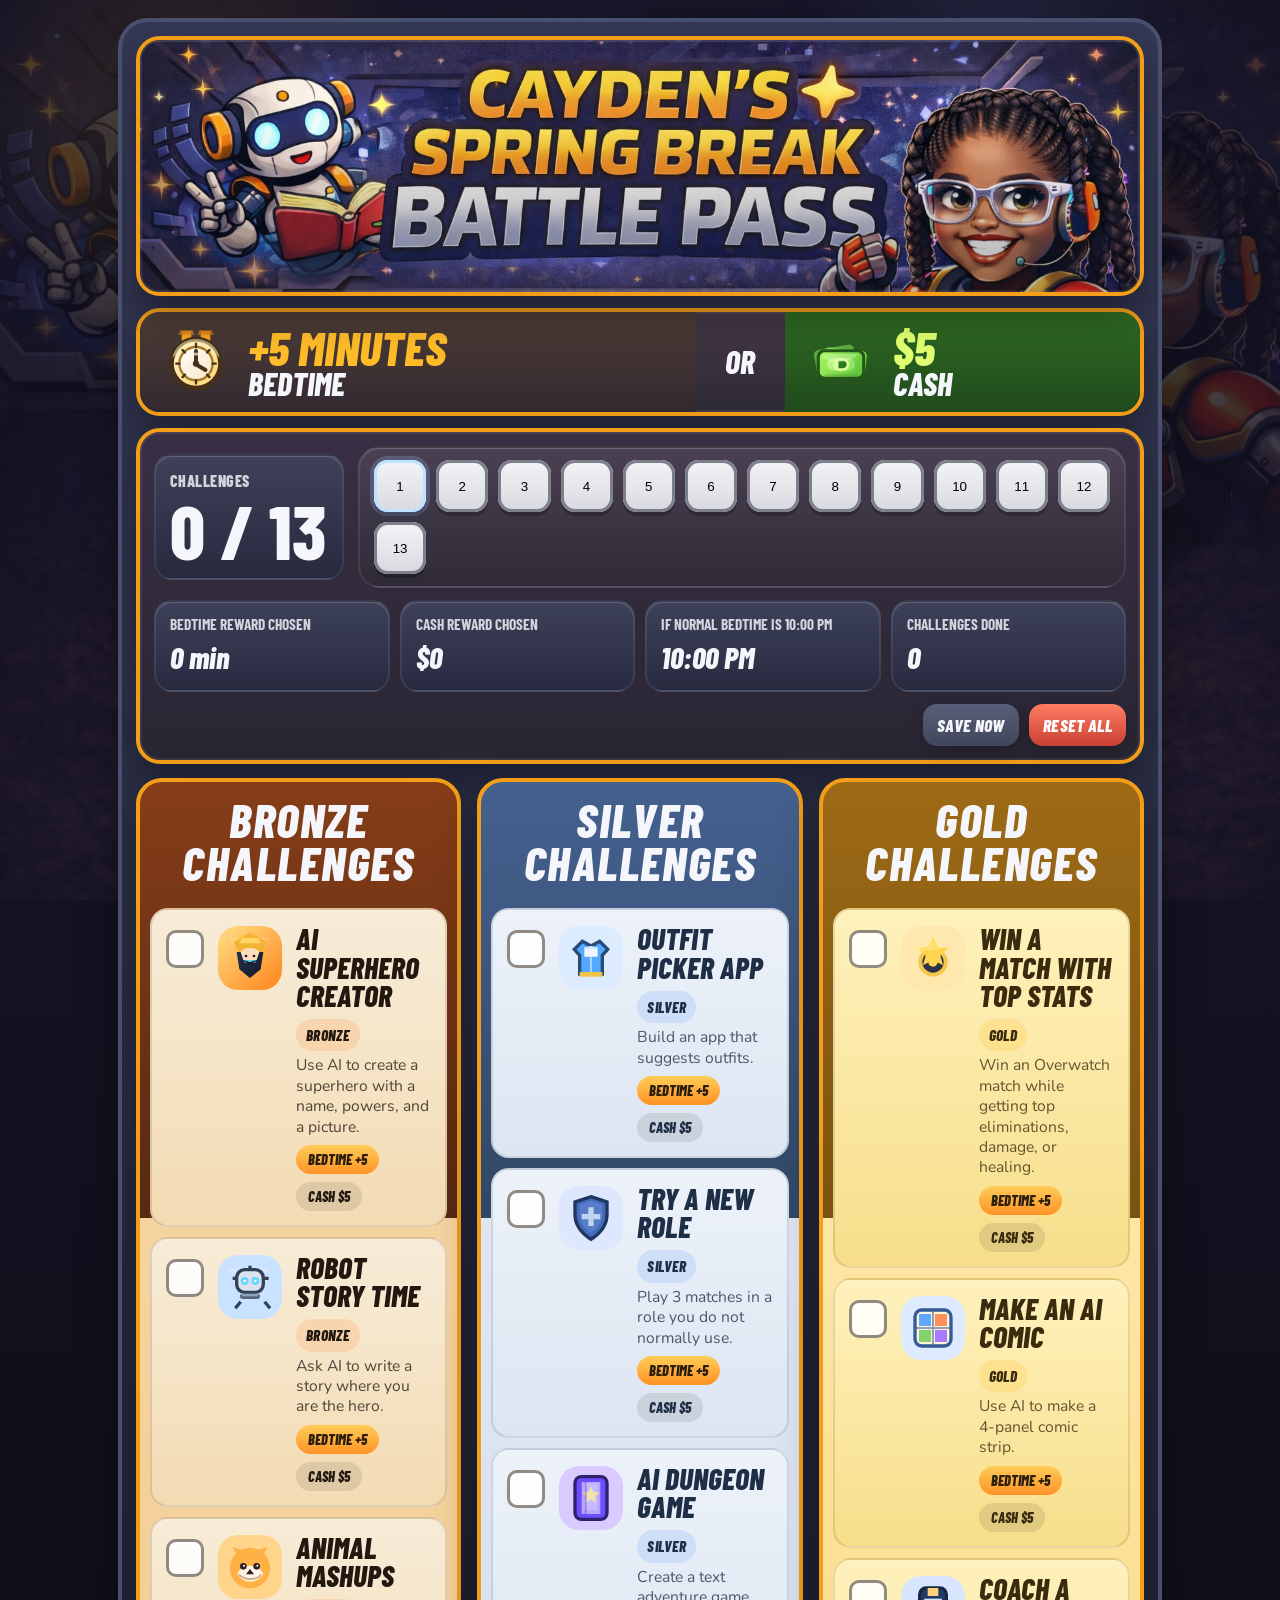
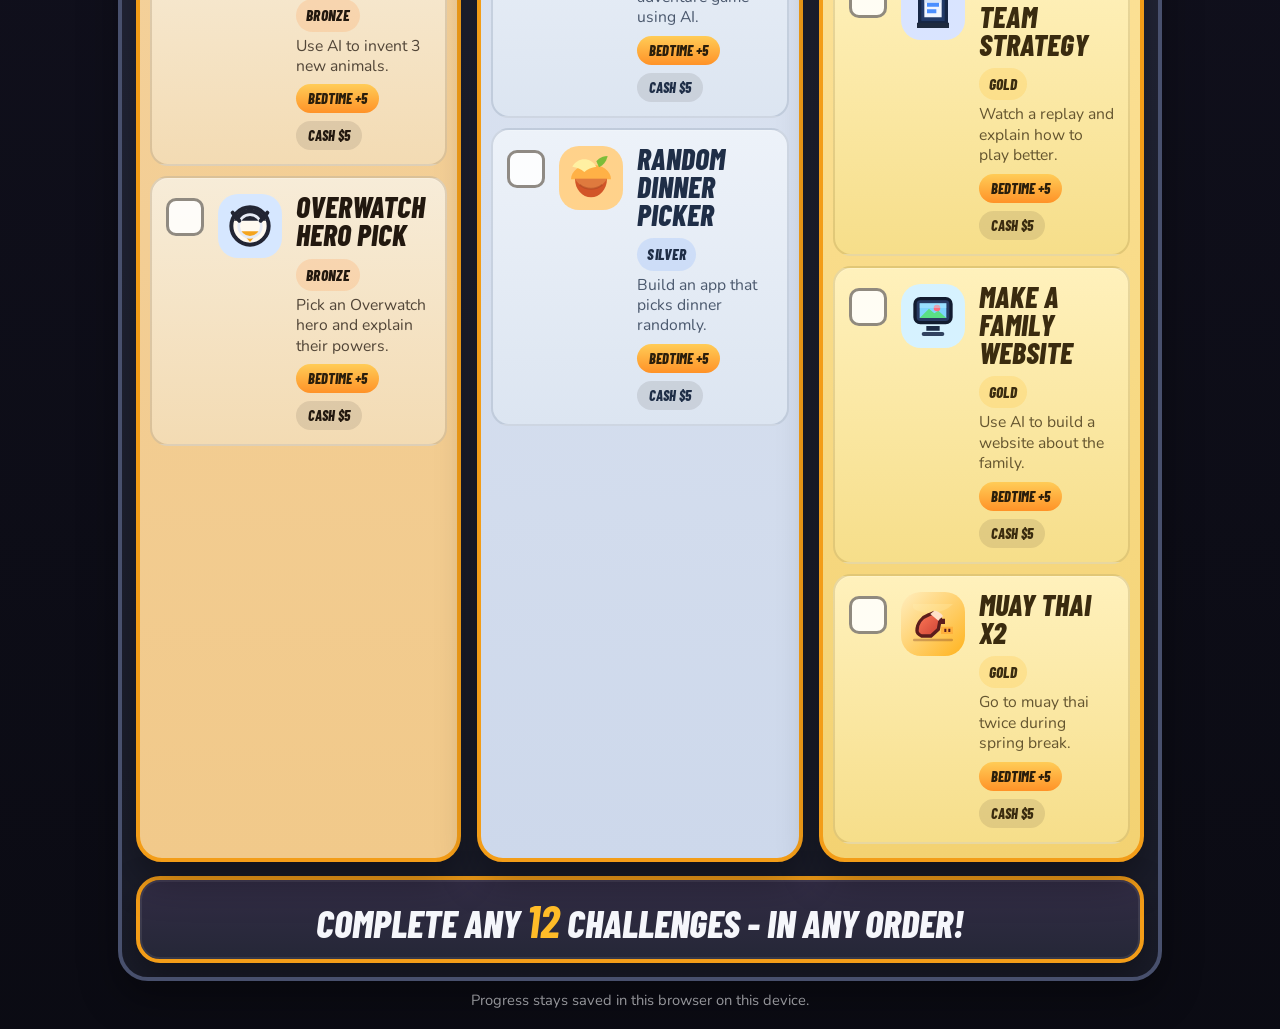
==== spring-break-battle-pass/index.html @ fe3f3044 "Initial Spring Break Battle Pass" ====
<!doctype html>
<html lang="en">
  <head>
    <meta charset="UTF-8" />
    <meta name="viewport" content="width=device-width, initial-scale=1.0" />
    <title>Spring Break Battle Pass</title>
    <link rel="preconnect" href="https://fonts.googleapis.com" />
    <link rel="preconnect" href="https://fonts.gstatic.com" crossorigin />
    <link
      href="https://fonts.googleapis.com/css2?family=Barlow+Condensed:wght@600;700;800&family=Nunito:wght@700;800;900&display=swap"
      rel="stylesheet"
    />
    <style>
      :root {
        --bg-top: #292b48;
        --bg-bottom: #121420;
        --shell: #2a2d41;
        --shell-2: #1f2232;
        --frame: #f39d18;
        --frame-dark: #7d420f;
        --ink: #22180f;
        --cream: #f7ecd8;
        --cream-2: #ecd8ae;
        --silver: #dce6f6;
        --silver-2: #b9c6dc;
        --gold: #ffe59d;
        --gold-2: #efc55a;
        --bronze-head: #6a3415;
        --silver-head: #384d6f;
        --gold-head: #845711;
        --text: #f5f6fb;
        --muted: rgba(245, 246, 251, 0.82);
        --shadow: 0 18px 38px rgba(0, 0, 0, 0.34);
      }

      * {
        box-sizing: border-box;
      }

      body {
        margin: 0;
        min-height: 100vh;
        color: var(--text);
        font-family: Nunito, system-ui, sans-serif;
        line-height: 1.35;
        -webkit-font-smoothing: antialiased;
        text-rendering: optimizeLegibility;
        background:
          linear-gradient(rgba(20, 18, 34, 0.78), rgba(10, 10, 18, 0.9)),
          url("./caydens-spring-break-battle-pass.png") center top / cover fixed no-repeat,
          linear-gradient(180deg, var(--bg-top), var(--bg-bottom));
      }

      body::before {
        content: "";
        position: fixed;
        inset: 0;
        pointer-events: none;
        background:
          radial-gradient(circle at 15% 12%, rgba(255, 188, 40, 0.12), transparent 18%),
          radial-gradient(circle at 78% 8%, rgba(127, 164, 255, 0.12), transparent 16%);
      }

      .wrap {
        max-width: 1080px;
        margin: 0 auto;
        padding: 18px;
      }

      .board {
        background: linear-gradient(180deg, #343855, #232638 58%, #1a1c29);
        border: 4px solid #48506d;
        border-radius: 30px;
        box-shadow: var(--shadow);
        padding: 14px;
        backdrop-filter: blur(6px);
        overflow: hidden;
      }

      .banner,
      .reward-strip,
      .progress-panel,
      .footer-banner {
        border-radius: 24px;
        border: 4px solid var(--frame);
        box-shadow: inset 0 0 0 2px rgba(255, 255, 255, 0.08), var(--shadow);
      }

      .banner {
        min-height: 260px;
        display: block;
        padding: 0;
        background:
          linear-gradient(rgba(255, 255, 255, 0.02), rgba(255, 255, 255, 0.02)),
          url("./caydens-spring-break-battle-pass.png") center 8% / cover no-repeat;
        position: relative;
      }

      .banner::before {
        content: "";
        position: absolute;
        inset: 0;
        border-radius: 18px;
        box-shadow: inset 0 -90px 80px rgba(17, 17, 28, 0.28), inset 0 0 0 2px rgba(255, 255, 255, 0.06);
        pointer-events: none;
      }

      .sr-only {
        position: absolute;
        width: 1px;
        height: 1px;
        padding: 0;
        margin: -1px;
        overflow: hidden;
        clip: rect(0, 0, 0, 0);
        white-space: nowrap;
        border: 0;
      }

      .reward-strip {
        margin-top: 12px;
        display: grid;
        grid-template-columns: 1.25fr 90px 0.8fr;
        overflow: hidden;
        background: linear-gradient(180deg, #463846, #2d2a35);
      }

      .reward-panel,
      .reward-or {
        display: flex;
        align-items: center;
      }

      .reward-panel {
        gap: 14px;
        padding: 12px 18px;
        text-transform: uppercase;
        min-height: 92px;
      }

      .reward-panel.bedtime {
        background: linear-gradient(180deg, #4f3d36, #322930);
      }

      .reward-panel.cash {
        background: linear-gradient(180deg, #2f6b22, #204a1d);
      }

      .reward-or {
        justify-content: center;
        font-family: "Barlow Condensed", sans-serif;
        font-size: 2rem;
        font-style: italic;
        font-weight: 800;
      }

      .reward-icon {
        width: 76px;
        height: 76px;
        object-fit: contain;
        flex: 0 0 76px;
      }

      .reward-label {
        font-family: "Barlow Condensed", sans-serif;
        font-style: italic;
        font-weight: 800;
        line-height: 0.9;
      }

      .reward-label .big {
        display: block;
        font-size: clamp(2rem, 4vw, 3rem);
        color: #ffbc28;
      }

      .reward-panel.cash .reward-label .big {
        color: #e0ff71;
      }

      .reward-label .small {
        display: block;
        font-size: clamp(1.2rem, 2.8vw, 2rem);
      }

      .progress-panel {
        margin-top: 12px;
        background: linear-gradient(180deg, #382f44, #292633);
        padding: 14px;
      }

      .progress-grid {
        display: grid;
        grid-template-columns: 190px 1fr;
        gap: 14px;
        align-items: center;
      }

      .progress-box,
      .track-wrap,
      .stat,
      .challenge {
        box-shadow: inset 0 1px 0 rgba(255, 255, 255, 0.18);
      }

      .progress-box {
        min-height: 118px;
        border-radius: 18px;
        padding: 14px;
        background: linear-gradient(180deg, #3e4157, #272a3f);
        border: 2px solid rgba(255, 255, 255, 0.08);
      }

      .progress-box .label {
        display: block;
        text-transform: uppercase;
        color: var(--muted);
        font-family: "Barlow Condensed", sans-serif;
        font-weight: 800;
        font-size: 1rem;
        letter-spacing: 0.03em;
      }

      .progress-box .value {
        display: block;
        margin-top: 2px;
        font-family: "Barlow Condensed", sans-serif;
        font-weight: 800;
        font-size: clamp(3rem, 6vw, 4.8rem);
        line-height: 0.92;
      }

      .track-wrap {
        border-radius: 22px;
        padding: 12px 14px;
        background: linear-gradient(180deg, #4a4053, #2f2b36);
        border: 2px solid rgba(255, 255, 255, 0.08);
      }

      .track {
        display: grid;
        grid-template-columns: repeat(auto-fit, minmax(52px, 1fr));
        gap: 10px;
      }

      .slot {
        aspect-ratio: 1 / 1;
        border: 0;
        border-radius: 14px;
        background: linear-gradient(180deg, #f4f4f7, #d8d9df);
        box-shadow: inset 0 0 0 3px #7d808b, 0 4px 0 rgba(0, 0, 0, 0.24);
        position: relative;
        overflow: hidden;
        cursor: pointer;
        transition: transform 0.14s ease, filter 0.14s ease, box-shadow 0.14s ease;
      }

      .slot:hover {
        transform: translateY(-1px);
        filter: brightness(1.02);
      }

      .slot.done {
        background: linear-gradient(180deg, #fff5a2, #ffc32b);
        box-shadow: inset 0 0 0 3px #fff0ae, 0 4px 0 rgba(0, 0, 0, 0.24);
      }

      .slot.active-target {
        box-shadow: inset 0 0 0 3px #bfe3ff, 0 0 0 4px rgba(143, 184, 255, 0.24), 0 4px 0 rgba(0, 0, 0, 0.24);
      }

      .slot:focus-visible {
        outline: none;
        box-shadow:
          inset 0 0 0 3px #bfe3ff,
          0 0 0 5px rgba(255, 184, 40, 0.4),
          0 4px 0 rgba(0, 0, 0, 0.24);
      }

      .slot .stamp {
        position: absolute;
        inset: 0;
        display: grid;
        place-items: center;
        font-family: "Barlow Condensed", sans-serif;
        font-style: italic;
        font-size: 0.88rem;
        font-weight: 800;
        color: rgba(49, 31, 0, 0.82);
        text-transform: uppercase;
        opacity: 0;
        transform: rotate(-8deg) scale(0.8);
        transition: transform 0.16s ease, opacity 0.16s ease;
      }

      .slot-number {
        transition: opacity 0.16s ease;
      }

      .slot.done .stamp {
        opacity: 1;
        transform: rotate(-8deg) scale(1);
      }

      .slot.done .slot-number {
        opacity: 0;
      }

      .stats-grid {
        display: grid;
        grid-template-columns: repeat(4, minmax(0, 1fr));
        gap: 10px;
        margin-top: 12px;
      }

      .stat {
        border-radius: 18px;
        padding: 12px 14px;
        background: linear-gradient(180deg, #3d4159, #282b40);
        border: 2px solid rgba(255, 255, 255, 0.08);
      }

      .stat-label {
        text-transform: uppercase;
        color: var(--muted);
        font-family: "Barlow Condensed", sans-serif;
        font-size: 0.96rem;
        font-weight: 700;
      }

      .stat-value {
        margin-top: 2px;
        font-family: "Barlow Condensed", sans-serif;
        font-size: 1.9rem;
        font-style: italic;
        font-weight: 800;
      }

      .save-controls {
        margin-top: 12px;
        display: flex;
        justify-content: flex-end;
        gap: 10px;
        flex-wrap: wrap;
      }

      .board-btn {
        border: 0;
        border-radius: 14px;
        padding: 10px 14px;
        font-family: "Barlow Condensed", sans-serif;
        font-size: 1.1rem;
        font-style: italic;
        font-weight: 800;
        text-transform: uppercase;
        letter-spacing: 0.02em;
        cursor: pointer;
        box-shadow: 0 6px 16px rgba(0, 0, 0, 0.22);
        transition: transform 0.14s ease, filter 0.14s ease, box-shadow 0.14s ease;
      }

      .board-btn:hover {
        transform: translateY(-1px);
        filter: brightness(1.03);
      }

      .board-btn:active {
        transform: translateY(0);
        filter: brightness(0.99);
      }

      .board-btn:focus-visible {
        outline: none;
        box-shadow: 0 0 0 4px rgba(255, 188, 40, 0.34), 0 6px 16px rgba(0, 0, 0, 0.26);
      }

      .board-btn.ghost {
        background: linear-gradient(180deg, #585f79, #41465b);
        color: var(--text);
      }

      .board-btn.danger {
        background: linear-gradient(180deg, #ff7e63, #c84035);
        color: white;
      }

      .challenge-board {
        margin-top: 14px;
        display: grid;
        grid-template-columns: repeat(3, minmax(0, 1fr));
        gap: 14px;
      }

      .challenge-group {
        border-radius: 26px;
        overflow: hidden;
        box-shadow: var(--shadow);
        border: 4px solid var(--frame);
      }

      .challenge-group.bronze {
        background: linear-gradient(180deg, #863d18, #572913 26%, #f5d39f 26%, #f1c98a 100%);
      }

      .challenge-group.silver {
        background: linear-gradient(180deg, #44618f, #314766 26%, #dfe6f2 26%, #cdd8eb 100%);
      }

      .challenge-group.gold {
        background: linear-gradient(180deg, #9d6a16, #7a5211 26%, #ffe6a3 26%, #f3d272 100%);
      }

      .challenge-group h3 {
        margin: 0;
        padding: 16px 12px 14px;
        text-align: center;
        text-transform: uppercase;
        font-family: "Barlow Condensed", sans-serif;
        font-size: clamp(2rem, 4vw, 3rem);
        font-style: italic;
        font-weight: 800;
        line-height: 0.9;
        letter-spacing: 0.03em;
      }

      .challenge-list {
        display: grid;
        gap: 10px;
        padding: 10px 10px 14px;
      }

      .challenge {
        position: relative;
        display: grid;
        grid-template-columns: 38px 64px 1fr;
        column-gap: 12px;
        row-gap: 10px;
        align-items: start;
        padding: 12px;
        border-radius: 18px;
        background: linear-gradient(180deg, var(--cream), #f3dbb3);
        color: var(--ink);
        border: 2px solid rgba(107, 73, 29, 0.18);
        transition: transform 0.14s ease, box-shadow 0.14s ease;
      }

      .challenge:hover {
        transform: translateY(-1px);
        box-shadow: 0 9px 20px rgba(33, 20, 7, 0.12), inset 0 1px 0 rgba(255, 255, 255, 0.32);
      }

      .challenge > * {
        min-width: 0;
      }

      .challenge-top {
        display: flex;
        align-items: center;
        justify-content: space-between;
        gap: 10px;
        flex-wrap: wrap;
      }

      .challenge-group.silver .challenge {
        background: linear-gradient(180deg, #edf2f9, #dce5f1);
        color: #1f2e47;
        border-color: rgba(46, 72, 109, 0.16);
      }

      .challenge-group.gold .challenge {
        background: linear-gradient(180deg, #fff1bc, #f6de8a);
        color: #3a2b0f;
        border-color: rgba(114, 82, 15, 0.16);
      }

      .challenge.spotlight {
        outline: 4px solid rgba(143, 184, 255, 0.28);
      }

      .challenge-toggle {
        width: 38px;
        height: 38px;
        margin: 0;
        appearance: none;
        border: 3px solid rgba(43, 34, 21, 0.52);
        border-radius: 10px;
        background: rgba(255, 255, 255, 0.85);
        cursor: pointer;
        position: relative;
        transition: box-shadow 0.14s ease, border-color 0.14s ease;
      }

      .challenge-toggle {
        align-self: start;
        margin-top: 6px;
      }

      .challenge-toggle::after {
        content: "";
        position: absolute;
        inset: 6px;
        border-radius: 6px;
        background: linear-gradient(180deg, #ffcb57, #ff8b21);
        opacity: 0;
        transform: scale(0.6);
        transition: transform 0.16s ease, opacity 0.16s ease;
      }

      .challenge-toggle:checked::after {
        opacity: 1;
        transform: scale(1);
      }

      .challenge-toggle:focus-visible {
        outline: none;
        box-shadow: 0 0 0 4px rgba(255, 188, 40, 0.3);
      }

      .challenge-art {
        width: 64px;
        height: 64px;
        border-radius: 20px;
        overflow: hidden;
        align-self: start;
        margin-top: 2px;
      }

      .challenge-art img {
        width: 100%;
        height: 100%;
        display: block;
        object-fit: cover;
      }

      .challenge-main {
        min-width: 0;
      }

      .challenge-title {
        font-family: "Barlow Condensed", sans-serif;
        font-size: clamp(1.25rem, 1.6vw, 1.65rem);
        font-weight: 800;
        font-style: italic;
        text-transform: uppercase;
        line-height: 0.95;
      }

      .challenge-desc,
      .level-chip {
        display: block;
      }

      .level-chip {
        border-radius: 999px;
        padding: 6px 10px;
        font-family: "Barlow Condensed", sans-serif;
        font-size: 0.95rem;
        font-style: italic;
        font-weight: 800;
        text-transform: uppercase;
        letter-spacing: 0.02em;
        background: rgba(33, 28, 25, 0.1);
        white-space: nowrap;
      }

      .level-chip.bronze {
        background: rgba(255, 151, 76, 0.22);
      }

      .level-chip.silver {
        background: rgba(120, 170, 255, 0.22);
      }

      .level-chip.gold {
        background: rgba(255, 196, 60, 0.25);
      }

      .challenge-desc {
        margin-top: 4px;
        color: rgba(34, 24, 15, 0.78);
        line-height: 1.28;
        font-size: 0.95rem;
        max-width: 60ch;
      }

      .challenge-group.silver .challenge-desc {
        color: rgba(31, 46, 71, 0.78);
      }

      .challenge-group.gold .challenge-desc {
        color: rgba(58, 43, 15, 0.78);
      }

      .reward-buttons {
        display: flex;
        gap: 8px;
        flex-wrap: wrap;
        margin-top: 8px;
        align-items: center;
      }

      .reward-btn {
        border: 0;
        border-radius: 999px;
        padding: 6px 12px;
        background: rgba(33, 28, 25, 0.1);
        color: inherit;
        font-family: "Barlow Condensed", sans-serif;
        font-size: 0.9rem;
        font-style: italic;
        font-weight: 800;
        text-transform: uppercase;
        cursor: pointer;
        transition: transform 0.14s ease, filter 0.14s ease, box-shadow 0.14s ease;
      }

      .reward-btn:hover {
        transform: translateY(-1px);
        filter: brightness(1.03);
      }

      .reward-btn:focus-visible {
        outline: none;
        box-shadow: 0 0 0 4px rgba(255, 188, 40, 0.3);
      }

      .reward-btn.active {
        background: linear-gradient(180deg, #ffcc57, #ff9227);
        color: #2b1e0b;
      }

      .reward-btn.cash.active {
        background: linear-gradient(180deg, #8efb73, #3dc254);
        color: #17301b;
      }

      .footer-banner {
        margin-top: 14px;
        padding: 18px 22px;
        background: linear-gradient(180deg, #332d46, #252737);
        text-align: center;
        text-transform: uppercase;
        font-family: "Barlow Condensed", sans-serif;
        font-size: clamp(1.6rem, 3vw, 2.9rem);
        font-style: italic;
        font-weight: 800;
        line-height: 0.95;
      }

      .footer-banner strong {
        color: #ffbc28;
        font-size: 1.2em;
      }

      .footer-note {
        margin-top: 10px;
        text-align: center;
        color: rgba(245, 246, 251, 0.7);
        font-size: 0.92rem;
        text-wrap: balance;
      }

      @media (max-width: 980px) {
        .progress-grid,
        .challenge-board {
          grid-template-columns: 1fr;
        }

        .stats-grid {
          grid-template-columns: repeat(2, minmax(0, 1fr));
        }
      }

      @media (max-width: 760px) {
        .banner,
        .reward-strip {
          grid-template-columns: 1fr;
        }

        .banner {
          min-height: 180px;
          background-position: center 10%;
        }

        .reward-or {
          padding: 6px 0;
        }

        .track {
          grid-template-columns: repeat(6, minmax(0, 1fr));
        }

        .stats-grid {
          grid-template-columns: 1fr;
        }
      }

      @media (max-width: 980px) {
        .challenge-desc {
          max-width: none;
          font-size: 1rem;
          line-height: 1.3;
        }
      }

      @media (min-width: 1200px) {
        .challenge-board {
          grid-template-columns: repeat(3, minmax(0, 1fr));
          gap: 16px;
        }

        .challenge {
          padding: 14px;
          column-gap: 14px;
          row-gap: 10px;
        }

        .challenge-title {
          font-size: 1.85rem;
        }

        .challenge-desc {
          font-size: 0.98rem;
          line-height: 1.3;
        }
      }

      @media (max-width: 600px) {
        .challenge {
          grid-template-columns: 38px 1fr;
          align-items: start;
          gap: 12px;
          padding: 12px;
        }

        .challenge-art {
          grid-column: 2;
          justify-self: start;
        }

        .challenge-main {
          grid-column: 2;
        }

        .challenge-toggle {
          margin-top: 6px;
        }

        .challenge-art {
          width: 60px;
          height: 60px;
        }
      }
    </style>
  </head>
  <body>
    <div class="wrap">
      <main class="board">
        <section class="banner">
          <h1 class="sr-only">Cayden's Spring Break Battle Pass</h1>
        </section>

        <section class="reward-strip" aria-label="Rewards">
          <div class="reward-panel bedtime">
            <img class="reward-icon" src="./assets/reward-clock.svg" alt="Clock reward" />
            <div class="reward-label">
              <span class="big">+5 Minutes</span>
              <span class="small">Bedtime</span>
            </div>
          </div>
          <div class="reward-or">OR</div>
          <div class="reward-panel cash">
            <img class="reward-icon" src="./assets/reward-cash.svg" alt="Cash reward" />
            <div class="reward-label">
              <span class="big">$5</span>
              <span class="small">Cash</span>
            </div>
          </div>
        </section>

        <section class="progress-panel">
          <div class="progress-grid">
            <div class="progress-box">
              <span class="label">Challenges</span>
              <span class="value" id="challengeCount">0 / 12</span>
            </div>
            <div class="track-wrap">
              <div class="track" id="progressTrack" aria-label="Progress track"></div>
            </div>
          </div>

          <div class="stats-grid">
            <div class="stat">
              <div class="stat-label">Bedtime reward chosen</div>
              <div class="stat-value" id="bedtimeMinutes">0 min</div>
            </div>
            <div class="stat">
              <div class="stat-label">Cash reward chosen</div>
              <div class="stat-value" id="cashTotal">$0</div>
            </div>
            <div class="stat">
              <div class="stat-label">If normal bedtime is 10:00 PM</div>
              <div class="stat-value" id="newBedtime">10:00 PM</div>
            </div>
            <div class="stat">
              <div class="stat-label">Challenges done</div>
              <div class="stat-value" id="doneCount">0</div>
            </div>
          </div>

          <div class="save-controls">
            <button class="board-btn ghost" id="saveBtn" type="button">Save Now</button>
            <button class="board-btn danger" id="resetBtn" type="button">Reset All</button>
          </div>
        </section>

        <section class="challenge-board" id="challengeGroups"></section>

        <section class="footer-banner">
          Complete any <strong>12</strong> challenges - in any order!
        </section>
      </main>

      <div class="footer-note">Progress stays saved in this browser on this device.</div>
    </div>

    <script src="./fun.js" defer></script>
    <script src="./confetti.js" defer></script>
    <script src="./app.js" defer></script>
  </body>
</html>
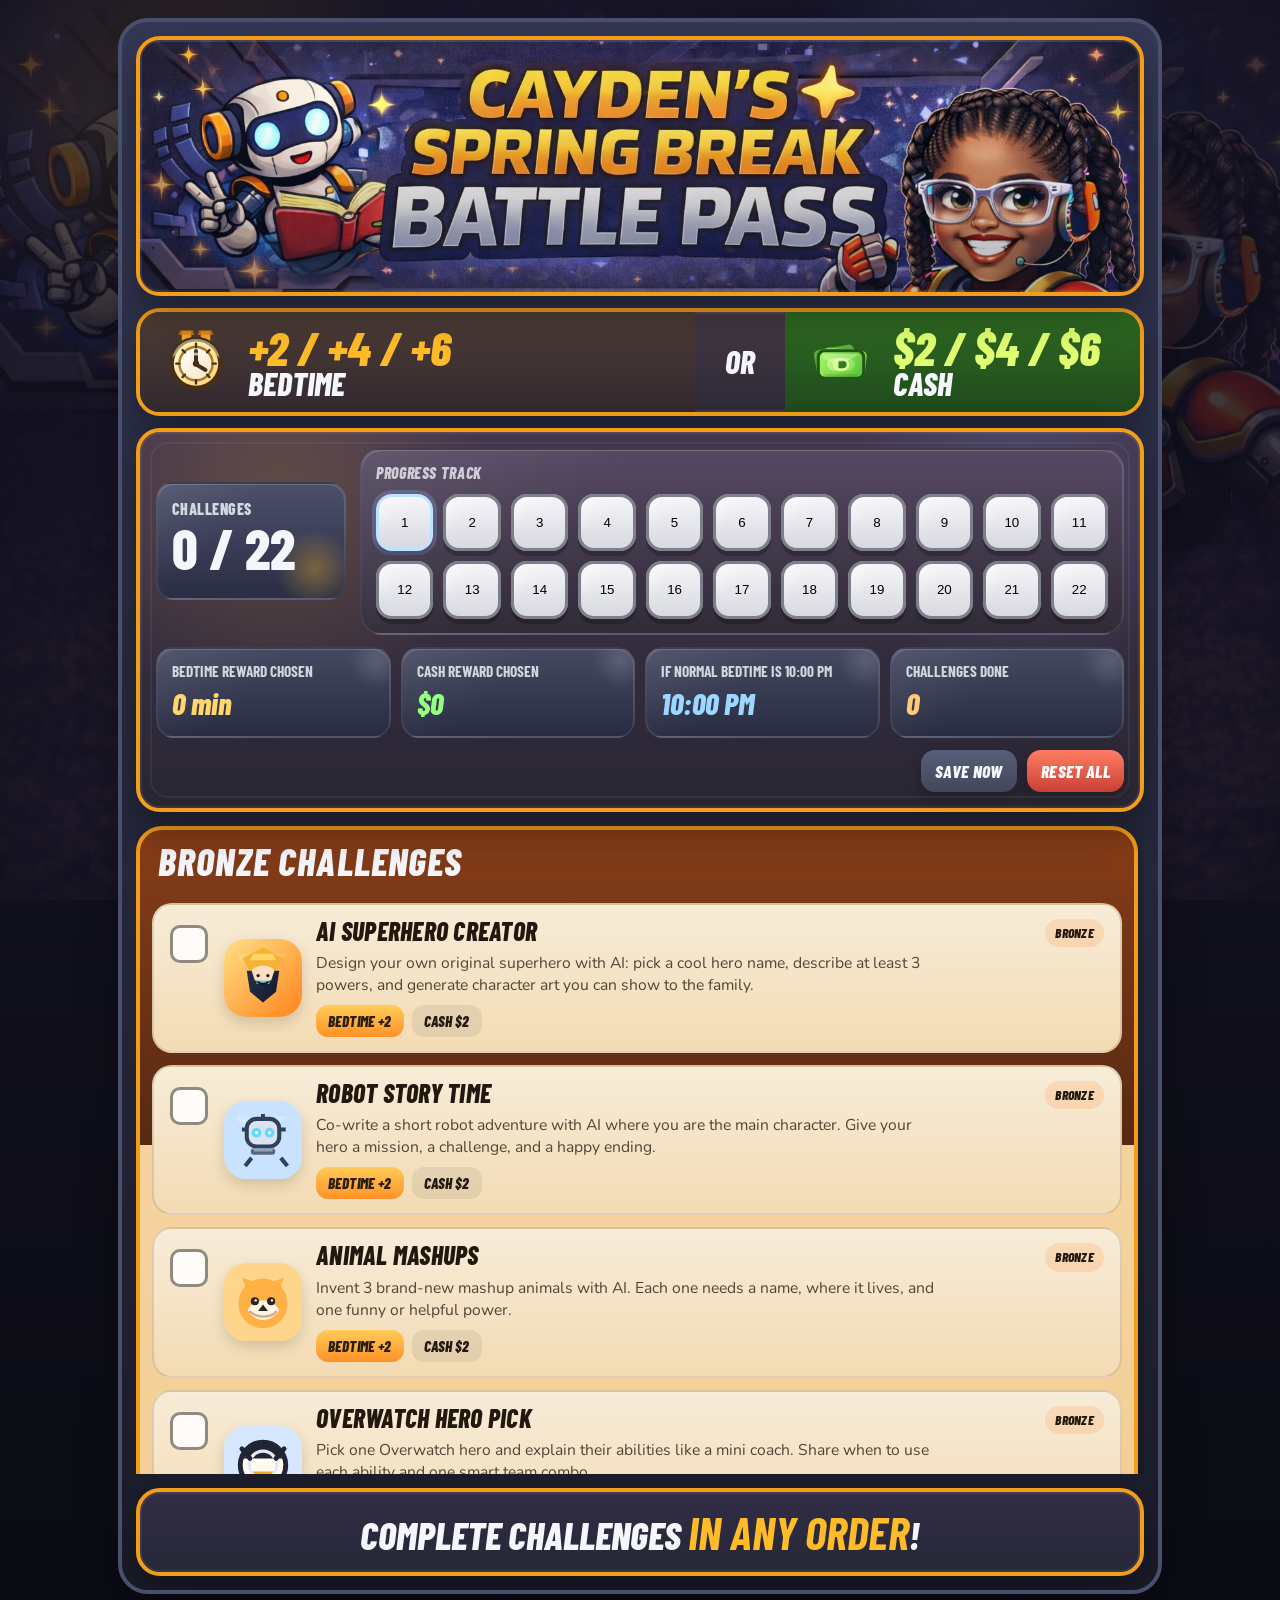
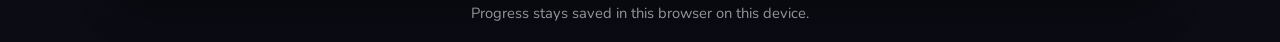
==== commit cbcfba8b: "Update challenges and reward tiers" ====
--- a/spring-break-battle-pass/index.html
+++ b/spring-break-battle-pass/index.html
@@ -166,12 +166,14 @@
         font-style: italic;
         font-weight: 800;
         line-height: 0.9;
+        text-wrap: balance;
       }
 
       .reward-label .big {
         display: block;
         font-size: clamp(2rem, 4vw, 3rem);
         color: #ffbc28;
+        white-space: nowrap;
       }
 
       .reward-panel.cash .reward-label .big {
@@ -185,8 +187,21 @@
 
       .progress-panel {
         margin-top: 12px;
-        background: linear-gradient(180deg, #382f44, #292633);
-        padding: 14px;
+        background:
+          radial-gradient(circle at 14% 18%, rgba(255, 188, 40, 0.18), transparent 24%),
+          radial-gradient(circle at 88% 20%, rgba(127, 196, 255, 0.16), transparent 20%),
+          linear-gradient(180deg, #43354f, #292633);
+        padding: 16px;
+        position: relative;
+      }
+
+      .progress-panel::before {
+        content: "";
+        position: absolute;
+        inset: 10px;
+        border-radius: 18px;
+        border: 2px solid rgba(255, 255, 255, 0.05);
+        pointer-events: none;
       }
 
       .progress-grid {
@@ -194,6 +209,8 @@
         grid-template-columns: 190px 1fr;
         gap: 14px;
         align-items: center;
+        position: relative;
+        z-index: 1;
       }
 
       .progress-box,
@@ -207,8 +224,24 @@
         min-height: 118px;
         border-radius: 18px;
         padding: 14px;
-        background: linear-gradient(180deg, #3e4157, #272a3f);
+        background:
+          linear-gradient(135deg, rgba(255, 255, 255, 0.08), transparent 38%),
+          linear-gradient(180deg, #4b4f69, #2a2d43);
         border: 2px solid rgba(255, 255, 255, 0.08);
+        position: relative;
+        overflow: hidden;
+      }
+
+      .progress-box::after {
+        content: "";
+        position: absolute;
+        right: -10px;
+        bottom: -10px;
+        width: 78px;
+        height: 78px;
+        border-radius: 50%;
+        background: radial-gradient(circle, rgba(255, 188, 40, 0.34), rgba(255, 188, 40, 0) 72%);
+        pointer-events: none;
       }
 
       .progress-box .label {
@@ -219,6 +252,9 @@
         font-weight: 800;
         font-size: 1rem;
         letter-spacing: 0.03em;
+        position: relative;
+        z-index: 1;
+        text-wrap: balance;
       }
 
       .progress-box .value {
@@ -226,15 +262,35 @@
         margin-top: 2px;
         font-family: "Barlow Condensed", sans-serif;
         font-weight: 800;
-        font-size: clamp(3rem, 6vw, 4.8rem);
+        font-size: clamp(2.4rem, 4.4vw, 4.4rem);
         line-height: 0.92;
+        position: relative;
+        z-index: 1;
+        white-space: nowrap;
       }
 
       .track-wrap {
         border-radius: 22px;
-        padding: 12px 14px;
-        background: linear-gradient(180deg, #4a4053, #2f2b36);
+        padding: 12px 14px 14px;
+        background:
+          linear-gradient(135deg, rgba(255, 255, 255, 0.08), transparent 30%),
+          linear-gradient(180deg, #554962, #312b38);
         border: 2px solid rgba(255, 255, 255, 0.08);
+        position: relative;
+      }
+
+      .track-wrap::before {
+        content: "Progress Track";
+        display: block;
+        margin-bottom: 10px;
+        color: rgba(245, 246, 251, 0.76);
+        font-family: "Barlow Condensed", sans-serif;
+        font-size: 1rem;
+        font-style: italic;
+        font-weight: 800;
+        text-transform: uppercase;
+        letter-spacing: 0.04em;
+        text-wrap: balance;
       }
 
       .track {
@@ -246,9 +302,11 @@
       .slot {
         aspect-ratio: 1 / 1;
         border: 0;
-        border-radius: 14px;
-        background: linear-gradient(180deg, #f4f4f7, #d8d9df);
-        box-shadow: inset 0 0 0 3px #7d808b, 0 4px 0 rgba(0, 0, 0, 0.24);
+        border-radius: 16px;
+        background:
+          linear-gradient(135deg, rgba(255, 255, 255, 0.72), transparent 38%),
+          linear-gradient(180deg, #f6f6fa, #d7d8df);
+        box-shadow: inset 0 0 0 3px #7d808b, 0 5px 0 rgba(0, 0, 0, 0.24);
         position: relative;
         overflow: hidden;
         cursor: pointer;
@@ -261,8 +319,21 @@
       }
 
       .slot.done {
-        background: linear-gradient(180deg, #fff5a2, #ffc32b);
+        background:
+          linear-gradient(135deg, rgba(255, 255, 255, 0.42), transparent 36%),
+          linear-gradient(180deg, #fff5a2, #ffc32b 62%, #ffa01d);
         box-shadow: inset 0 0 0 3px #fff0ae, 0 4px 0 rgba(0, 0, 0, 0.24);
+      }
+
+      .slot.done::after {
+        content: "";
+        position: absolute;
+        right: -8px;
+        bottom: -8px;
+        width: 32px;
+        height: 32px;
+        border-radius: 50%;
+        background: radial-gradient(circle, rgba(255, 255, 255, 0.82), rgba(255, 255, 255, 0) 72%);
       }
 
       .slot.active-target {
@@ -311,13 +382,30 @@
         grid-template-columns: repeat(4, minmax(0, 1fr));
         gap: 10px;
         margin-top: 12px;
+        position: relative;
+        z-index: 1;
       }
 
       .stat {
         border-radius: 18px;
         padding: 12px 14px;
-        background: linear-gradient(180deg, #3d4159, #282b40);
+        background:
+          linear-gradient(135deg, rgba(255, 255, 255, 0.08), transparent 42%),
+          linear-gradient(180deg, #444961, #292c41);
         border: 2px solid rgba(255, 255, 255, 0.08);
+        position: relative;
+        overflow: hidden;
+      }
+
+      .stat::after {
+        content: "";
+        position: absolute;
+        right: -16px;
+        top: -16px;
+        width: 56px;
+        height: 56px;
+        border-radius: 50%;
+        background: radial-gradient(circle, rgba(255, 255, 255, 0.14), rgba(255, 255, 255, 0) 72%);
       }
 
       .stat-label {
@@ -326,6 +414,9 @@
         font-family: "Barlow Condensed", sans-serif;
         font-size: 0.96rem;
         font-weight: 700;
+        position: relative;
+        z-index: 1;
+        text-wrap: balance;
       }
 
       .stat-value {
@@ -334,6 +425,25 @@
         font-size: 1.9rem;
         font-style: italic;
         font-weight: 800;
+        position: relative;
+        z-index: 1;
+        white-space: nowrap;
+      }
+
+      .stat:nth-child(1) .stat-value {
+        color: #ffd66b;
+      }
+
+      .stat:nth-child(2) .stat-value {
+        color: #94ff7f;
+      }
+
+      .stat:nth-child(3) .stat-value {
+        color: #9dd7ff;
+      }
+
+      .stat:nth-child(4) .stat-value {
+        color: #ffc978;
       }
 
       .save-controls {
@@ -387,8 +497,25 @@
       .challenge-board {
         margin-top: 14px;
         display: grid;
-        grid-template-columns: repeat(3, minmax(0, 1fr));
-        gap: 14px;
+        grid-template-columns: minmax(0, 1fr);
+        gap: 16px;
+        max-height: 72vh;
+        overflow-y: auto;
+        padding-right: 6px;
+      }
+
+      .challenge-board::-webkit-scrollbar {
+        width: 10px;
+      }
+
+      .challenge-board::-webkit-scrollbar-thumb {
+        background: linear-gradient(180deg, rgba(255, 188, 40, 0.8), rgba(170, 104, 20, 0.8));
+        border-radius: 999px;
+      }
+
+      .challenge-board::-webkit-scrollbar-track {
+        background: rgba(255, 255, 255, 0.06);
+        border-radius: 999px;
       }
 
       .challenge-group {
@@ -412,11 +539,11 @@
 
       .challenge-group h3 {
         margin: 0;
-        padding: 16px 12px 14px;
-        text-align: center;
-        text-transform: uppercase;
-        font-family: "Barlow Condensed", sans-serif;
-        font-size: clamp(2rem, 4vw, 3rem);
+        padding: 14px 18px 12px;
+        text-align: left;
+        text-transform: uppercase;
+        font-family: "Barlow Condensed", sans-serif;
+        font-size: clamp(1.8rem, 3vw, 2.5rem);
         font-style: italic;
         font-weight: 800;
         line-height: 0.9;
@@ -425,19 +552,19 @@
 
       .challenge-list {
         display: grid;
-        gap: 10px;
-        padding: 10px 10px 14px;
+        gap: 12px;
+        padding: 12px 12px 16px;
       }
 
       .challenge {
         position: relative;
         display: grid;
-        grid-template-columns: 38px 64px 1fr;
-        column-gap: 12px;
-        row-gap: 10px;
-        align-items: start;
-        padding: 12px;
-        border-radius: 18px;
+        grid-template-columns: 40px 78px minmax(0, 1fr);
+        column-gap: 14px;
+        row-gap: 8px;
+        align-items: center;
+        padding: 14px 16px;
+        border-radius: 20px;
         background: linear-gradient(180deg, var(--cream), #f3dbb3);
         color: var(--ink);
         border: 2px solid rgba(107, 73, 29, 0.18);
@@ -455,10 +582,10 @@
 
       .challenge-top {
         display: flex;
-        align-items: center;
+        align-items: start;
         justify-content: space-between;
-        gap: 10px;
-        flex-wrap: wrap;
+        gap: 12px;
+        flex-wrap: nowrap;
       }
 
       .challenge-group.silver .challenge {
@@ -517,12 +644,12 @@
       }
 
       .challenge-art {
-        width: 64px;
-        height: 64px;
-        border-radius: 20px;
+        width: 78px;
+        height: 78px;
+        border-radius: 22px;
         overflow: hidden;
-        align-self: start;
-        margin-top: 2px;
+        align-self: center;
+        box-shadow: 0 6px 14px rgba(0, 0, 0, 0.14);
       }
 
       .challenge-art img {
@@ -534,15 +661,19 @@
 
       .challenge-main {
         min-width: 0;
+        display: grid;
+        gap: 6px;
       }
 
       .challenge-title {
         font-family: "Barlow Condensed", sans-serif;
-        font-size: clamp(1.25rem, 1.6vw, 1.65rem);
-        font-weight: 800;
-        font-style: italic;
-        text-transform: uppercase;
-        line-height: 0.95;
+        font-size: clamp(1.45rem, 2vw, 1.95rem);
+        font-weight: 800;
+        font-style: italic;
+        text-transform: uppercase;
+        line-height: 0.96;
+        letter-spacing: 0.01em;
+        text-wrap: balance;
       }
 
       .challenge-desc,
@@ -552,15 +683,16 @@
 
       .level-chip {
         border-radius: 999px;
-        padding: 6px 10px;
-        font-family: "Barlow Condensed", sans-serif;
-        font-size: 0.95rem;
+        padding: 5px 10px;
+        font-family: "Barlow Condensed", sans-serif;
+        font-size: 0.85rem;
         font-style: italic;
         font-weight: 800;
         text-transform: uppercase;
         letter-spacing: 0.02em;
         background: rgba(33, 28, 25, 0.1);
         white-space: nowrap;
+        align-self: start;
       }
 
       .level-chip.bronze {
@@ -576,11 +708,12 @@
       }
 
       .challenge-desc {
-        margin-top: 4px;
+        margin-top: 0;
         color: rgba(34, 24, 15, 0.78);
-        line-height: 1.28;
-        font-size: 0.95rem;
-        max-width: 60ch;
+        line-height: 1.4;
+        font-size: 0.98rem;
+        max-width: 70ch;
+        text-wrap: pretty;
       }
 
       .challenge-group.silver .challenge-desc {
@@ -595,23 +728,25 @@
         display: flex;
         gap: 8px;
         flex-wrap: wrap;
-        margin-top: 8px;
+        margin-top: 2px;
         align-items: center;
       }
 
       .reward-btn {
         border: 0;
-        border-radius: 999px;
-        padding: 6px 12px;
-        background: rgba(33, 28, 25, 0.1);
+        border-radius: 12px;
+        padding: 7px 12px;
+        background: rgba(33, 28, 25, 0.08);
         color: inherit;
         font-family: "Barlow Condensed", sans-serif;
-        font-size: 0.9rem;
-        font-style: italic;
-        font-weight: 800;
-        text-transform: uppercase;
+        font-size: 0.95rem;
+        font-style: italic;
+        font-weight: 800;
+        text-transform: uppercase;
+        letter-spacing: 0.01em;
         cursor: pointer;
         transition: transform 0.14s ease, filter 0.14s ease, box-shadow 0.14s ease;
+        white-space: nowrap;
       }
 
       .reward-btn:hover {
@@ -645,6 +780,7 @@
         font-style: italic;
         font-weight: 800;
         line-height: 0.95;
+        text-wrap: balance;
       }
 
       .footer-banner strong {
@@ -661,13 +797,18 @@
       }
 
       @media (max-width: 980px) {
-        .progress-grid,
-        .challenge-board {
+        .progress-grid {
           grid-template-columns: 1fr;
         }
 
         .stats-grid {
           grid-template-columns: repeat(2, minmax(0, 1fr));
+        }
+
+        .challenge-board {
+          max-height: none;
+          overflow: visible;
+          padding-right: 0;
         }
       }
 
@@ -692,6 +833,11 @@
 
         .stats-grid {
           grid-template-columns: 1fr;
+        }
+
+        .progress-box .value,
+        .stat-value {
+          white-space: normal;
         }
       }
 
@@ -703,45 +849,14 @@
         }
       }
 
-      @media (min-width: 1200px) {
-        .challenge-board {
-          grid-template-columns: repeat(3, minmax(0, 1fr));
-          gap: 16px;
-        }
-
-        .challenge {
-          padding: 14px;
-          column-gap: 14px;
-          row-gap: 10px;
-        }
-
-        .challenge-title {
-          font-size: 1.85rem;
-        }
-
-        .challenge-desc {
-          font-size: 0.98rem;
-          line-height: 1.3;
-        }
-      }
-
       @media (max-width: 600px) {
         .challenge {
-          grid-template-columns: 38px 1fr;
+          grid-template-columns: 38px 64px 1fr;
           align-items: start;
           gap: 12px;
           padding: 12px;
         }
 
-        .challenge-art {
-          grid-column: 2;
-          justify-self: start;
-        }
-
-        .challenge-main {
-          grid-column: 2;
-        }
-
         .challenge-toggle {
           margin-top: 6px;
         }
@@ -749,6 +864,18 @@
         .challenge-art {
           width: 60px;
           height: 60px;
+        }
+
+        .challenge-top {
+          flex-wrap: wrap;
+        }
+
+        .challenge-title {
+          font-size: 1.35rem;
+        }
+
+        .challenge-desc {
+          font-size: 0.92rem;
         }
       }
     </style>
@@ -764,7 +891,7 @@
           <div class="reward-panel bedtime">
             <img class="reward-icon" src="./assets/reward-clock.svg" alt="Clock reward" />
             <div class="reward-label">
-              <span class="big">+5 Minutes</span>
+              <span class="big">+2 / +4 / +6</span>
               <span class="small">Bedtime</span>
             </div>
           </div>
@@ -772,7 +899,7 @@
           <div class="reward-panel cash">
             <img class="reward-icon" src="./assets/reward-cash.svg" alt="Cash reward" />
             <div class="reward-label">
-              <span class="big">$5</span>
+              <span class="big">$2 / $4 / $6</span>
               <span class="small">Cash</span>
             </div>
           </div>
@@ -817,7 +944,7 @@
         <section class="challenge-board" id="challengeGroups"></section>
 
         <section class="footer-banner">
-          Complete any <strong>12</strong> challenges - in any order!
+          Complete challenges <strong>in any order</strong>!
         </section>
       </main>
 
